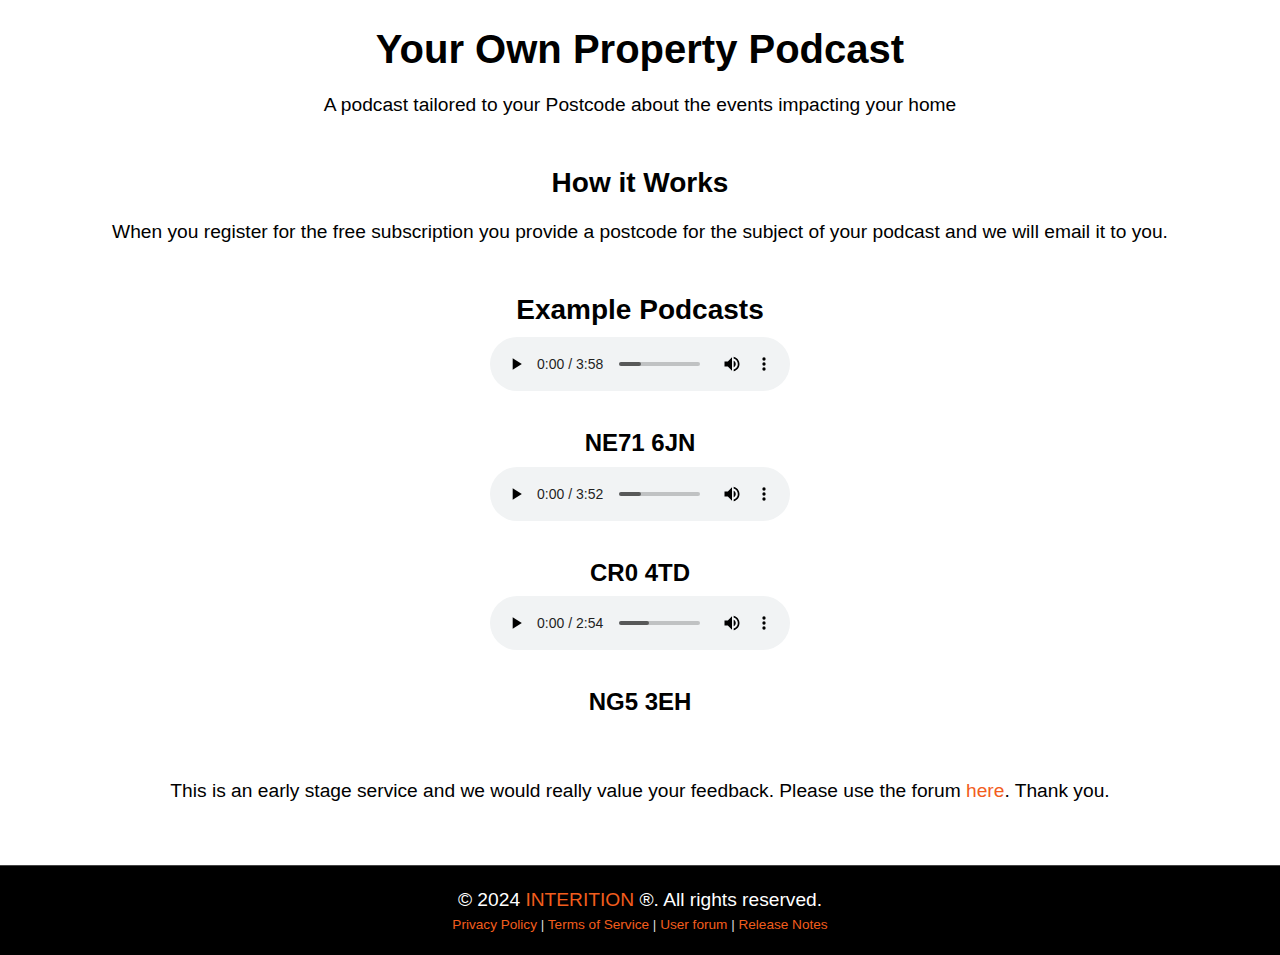
==== index-live.html @ 25be2125 "created live and test versions of index.html" ====
<!DOCTYPE html>
<html lang="en">

<head>
    <meta charset="UTF-8">
    <meta name="viewport" content="width=device-width, initial-scale=1.0">
    <title>Your Own Property Podcast</title>
    <link href="./style.css" rel="stylesheet" type="text/css">
    <!-- Stripe script should be loaded here or at the end of body -->
    <script async src="https://js.stripe.com/v3/pricing-table.js"></script>
</head>

<body>
    <div>
        <h1>Your Own Property Podcast</h1>
        <p>A podcast tailored to your Postcode about the events impacting your home</p>
    </div>
    <div>
        <h3>How it Works</h3>
        <p>When you register for the free subscription you provide a postcode
            for the subject of your podcast and we will email it to you.</p>
    </div>

    <!-- Example Audio-->
    <div>
        <h3>Example Podcasts</h3>

        <!-- First Audio Item -->
        <div>
            <audio id="audio1" src="audio/NE716JN.mp3" controls></audio>
            <div>
                <h4>NE71 6JN</h4>
            </div>
        </div>

        <!-- Second Audio Item -->
        <div>
            <audio id="audio2" src="audio/CR04TD.mp3" controls></audio>
            <div>
                <h4>CR0 4TD</h4>
            </div>
        </div>

        <!-- Third Audio Item -->
        <div>
            <audio id="audio3" src="audio/NG53EH.mp3" controls></audio>
            <div>
                <h4>NG5 3EH</h4>
            </div>
        </div>
    </div>

    <!-- Stripe Pricing Table Section -->
    <div class="pricing-container">
        <stripe-pricing-table pricing-table-id="prctbl_1Q8h1lRrKVf6n1SAGrs5T0td"
            publishable-key="pk_live_51Q5RHGRrKVf6n1SAwMh7PJ9YQzYhzE0FtYFV3mQ1Zjnd3gmUkf9wwMQ0qD88OKXcVC8zhFxIrxbkJivcJV5lqlOV00duzGYPwa">
        </stripe-pricing-table>
    </div>
    <div>
        <p>This is an early stage service and we would
            really value your feedback. Please use the forum <a href="https://groups.google.com/g/thatsproperty-podcast"
                class="footer-link">here</a>. Thank you. </p>
    </div>

    <footer class="site-footer">
        <p>&copy; 2024 <a href="https://interition.ai/" class="footer-link">INTERITION</a> &reg;. All rights reserved.
        </p>
        <p class="footer-secondary-links">
            <a href="/privacy.html" class="footer-link">Privacy Policy</a> |
            <a href="/terms.html" class="footer-link">Terms of Service</a> |
            <a href="https://groups.google.com/g/thatsproperty-podcast" class="footer-link">User forum</a> |
            <a href="/release_notes.html" class="footer-link">Release Notes</a> 
            
        </p>
    </footer>


</body>

</html>
---- style.css ----
/* Updated Splash Screen Style with white background and black text */
body {
    margin: 0;
    padding: 0;
    display: flex;
    justify-content: center;
    align-items: center;
    flex-direction: column;
    min-height: 100vh;
    background-color: #ffffff;
    /* White background */
    color: #000000;
    /* Black text */
    font-family: 'Segoe UI', Tahoma, Geneva, Verdana, sans-serif;
    font-size: 1.5rem;
    text-align: center;
}

h1 {
    font-weight: 700;
    font-size: 2.5rem;
    margin-bottom: 1rem;
}

h2 {
    font-weight: 700;
    font-size: 2rem;
    margin-bottom: 0.8rem;
}

h3 {
    font-weight: 700;
    font-size: 1.75rem;
    margin-bottom: 0.7rem;
}

h4 {
    font-weight: 700;
    font-size: 1.5rem;
    margin-bottom: 0.6rem;
}

p {
    font-size: 1.2rem;
    line-height: 1.5;
}

a {
    color: #1DA1F2;
    /* Blue link color */
    text-decoration: none;
}

a:hover {
    text-decoration: underline;
}

.pricing-container {
    width: 100%;
    display: block;
    margin-top: 2rem;
}

/* Footer Styles */
.site-footer {
    background-color: #000000;
    /* Black background */
    color: #ffffff;
    /* White text */
    padding: 20px;
    text-align: center;
    margin-top: 40px;
    width: 100vw;
    /* Full viewport width */
    position: relative;
    left: 0;
    right: 0;
    bottom: 0;
    border-top: 1px solid #444;
    /* Dark gray border */
    font-size: 1rem;
}

.site-footer p {
    margin: 0;
}

.footer-secondary-links {
    font-size: 0.85rem;
    color: #dddddd;
    /* Light gray for secondary text */
    margin-top: 10px;
}

.footer-link {
    color: #f25d1d;
    /* Blue link color */
    text-decoration: none;
}

.footer-link:hover {
    text-decoration: underline;
}
.release-notes-paragraph {
    font-size: 0.85rem;
    text-align: left;
    }
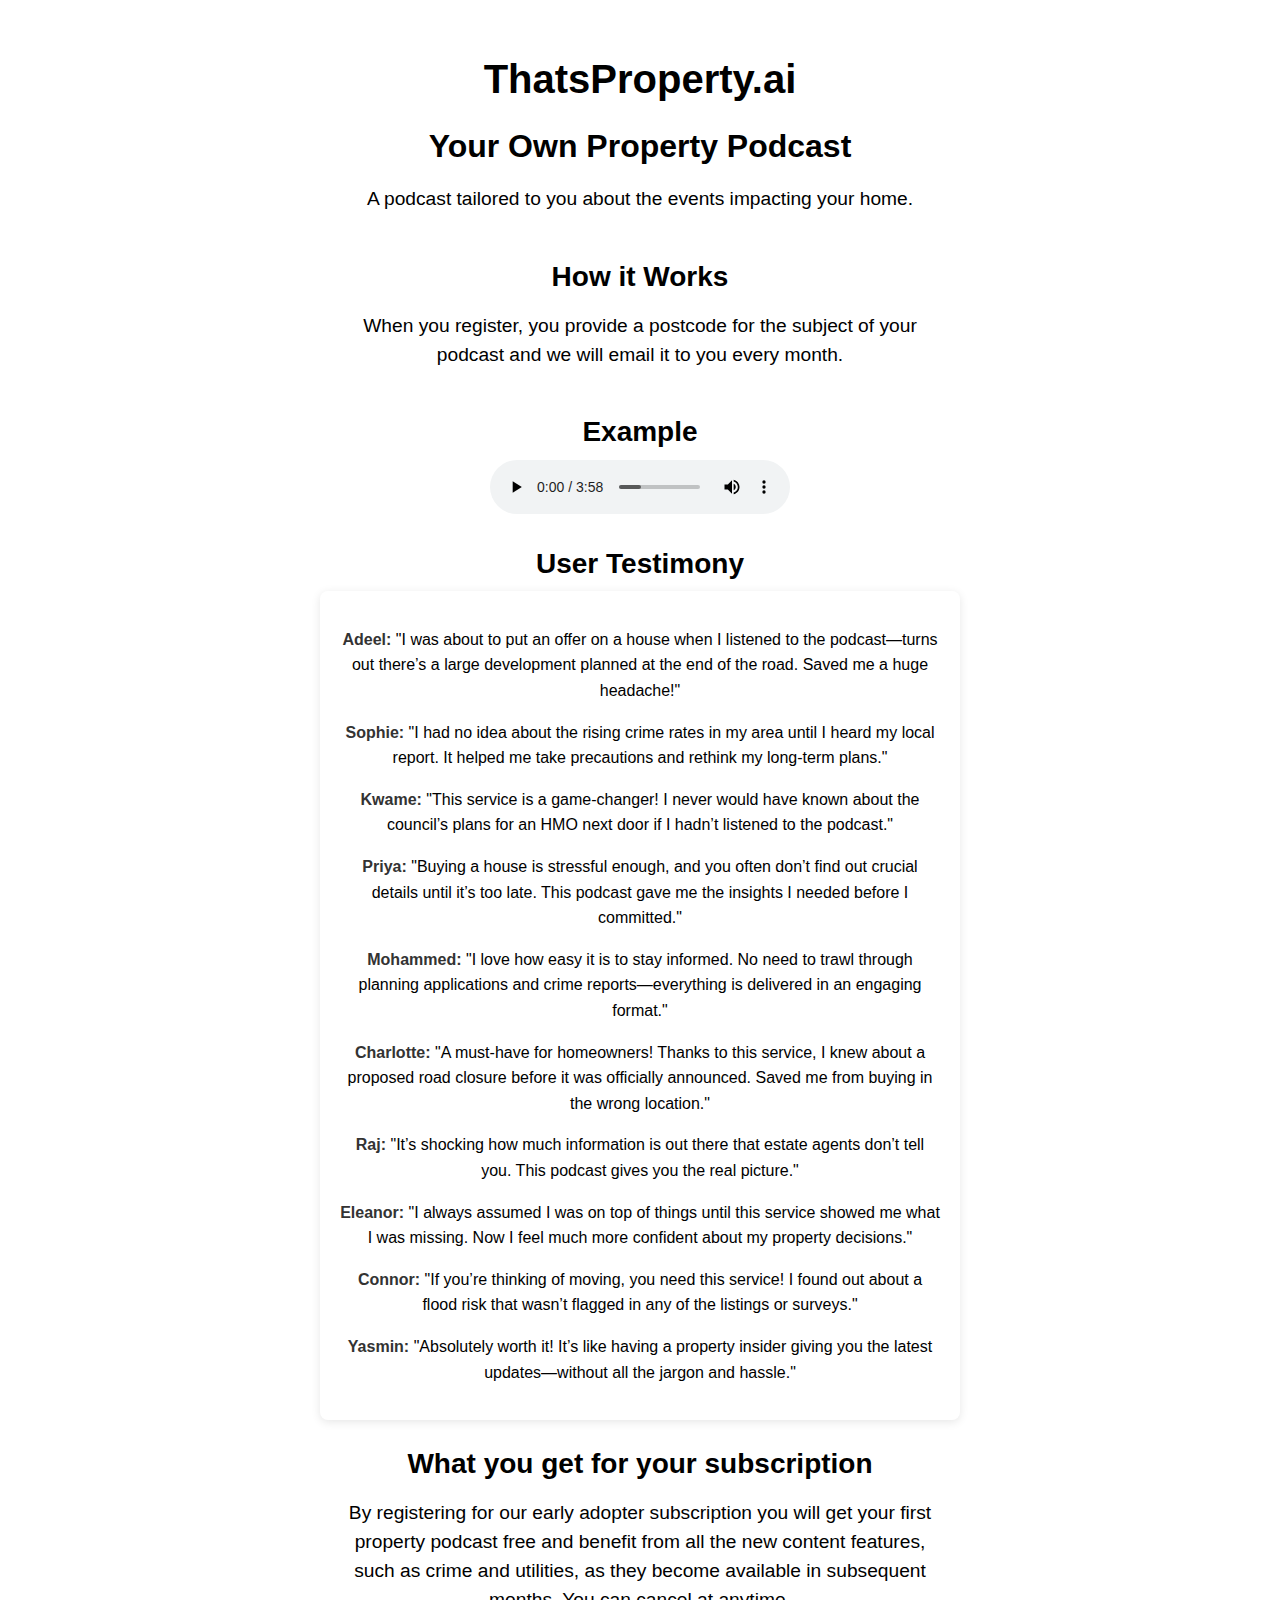
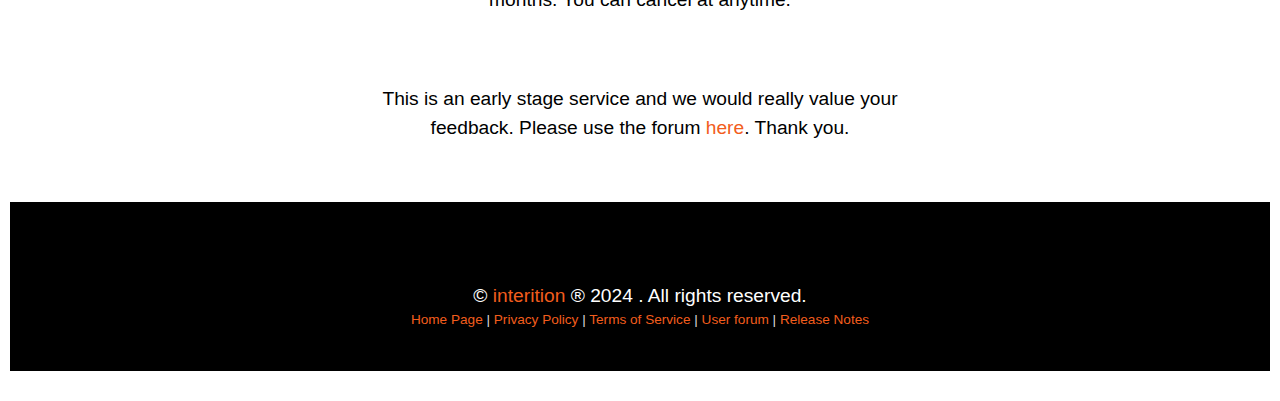
==== commit d9eb0477: "LOC-123: user testomony and style sheet improvements" ====
--- a/index-live.html
+++ b/index-live.html
@@ -12,42 +12,43 @@
 
 <body>
     <div>
-        <h1>Your Own Property Podcast</h1>
-        <p>A podcast tailored to your Postcode about the events impacting your home</p>
+        <h1>ThatsProperty.ai</h1>
+        <h2>Your Own Property Podcast</h2>
+        <p>A podcast tailored to you about the events impacting your home.</p>
     </div>
     <div>
         <h3>How it Works</h3>
-        <p>When you register for the free subscription you provide a postcode
-            for the subject of your podcast and we will email it to you.</p>
+        <p>When you register, you provide a postcode
+            for the subject of your podcast and we will email it to you every month.</p>
     </div>
-
     <!-- Example Audio-->
     <div>
-        <h3>Example Podcasts</h3>
+        <h3>Example</h3>
 
         <!-- First Audio Item -->
         <div>
             <audio id="audio1" src="audio/NE716JN.mp3" controls></audio>
-            <div>
-                <h4>NE71 6JN</h4>
-            </div>
         </div>
+    </div>
+    <div>
+        <h3>User Testimony</h3>
+        <div  class="testimonials">
+            <p><strong>Adeel:</strong> "I was about to put an offer on a house when I listened to the podcast—turns out there’s a large development planned at the end of the road. Saved me a huge headache!"</p>
+            <p><strong>Sophie:</strong> "I had no idea about the rising crime rates in my area until I heard my local report. It helped me take precautions and rethink my long-term plans."</p>
+            <p><strong>Kwame:</strong> "This service is a game-changer! I never would have known about the council’s plans for an HMO next door if I hadn’t listened to the podcast."</p>
+            <p><strong>Priya:</strong> "Buying a house is stressful enough, and you often don’t find out crucial details until it’s too late. This podcast gave me the insights I needed before I committed."</p>
+            <p><strong>Mohammed:</strong> "I love how easy it is to stay informed. No need to trawl through planning applications and crime reports—everything is delivered in an engaging format."</p>
+            <p><strong>Charlotte:</strong> "A must-have for homeowners! Thanks to this service, I knew about a proposed road closure before it was officially announced. Saved me from buying in the wrong location."</p>
+            <p><strong>Raj:</strong> "It’s shocking how much information is out there that estate agents don’t tell you. This podcast gives you the real picture."</p>
+            <p><strong>Eleanor:</strong> "I always assumed I was on top of things until this service showed me what I was missing. Now I feel much more confident about my property decisions."</p>
+            <p><strong>Connor:</strong> "If you’re thinking of moving, you need this service! I found out about a flood risk that wasn’t flagged in any of the listings or surveys."</p>
+            <p><strong>Yasmin:</strong> "Absolutely worth it! It’s like having a property insider giving you the latest updates—without all the jargon and hassle."</p>
+        </div>
+    </div>
 
-        <!-- Second Audio Item -->
-        <div>
-            <audio id="audio2" src="audio/CR04TD.mp3" controls></audio>
-            <div>
-                <h4>CR0 4TD</h4>
-            </div>
-        </div>
-
-        <!-- Third Audio Item -->
-        <div>
-            <audio id="audio3" src="audio/NG53EH.mp3" controls></audio>
-            <div>
-                <h4>NG5 3EH</h4>
-            </div>
-        </div>
+    <div>
+        <h3>What you get for your subscription</h3>
+        <p>By registering for our early adopter subscription you will get your first property podcast free and benefit from all the new content features, such as crime and utilities, as they become available in subsequent months. You can cancel at anytime.</p>
     </div>
 
     <!-- Stripe Pricing Table Section -->
@@ -62,18 +63,12 @@
                 class="footer-link">here</a>. Thank you. </p>
     </div>
 
-    <footer class="site-footer">
-        <p>&copy; 2024 <a href="https://interition.ai/" class="footer-link">INTERITION</a> &reg;. All rights reserved.
-        </p>
-        <p class="footer-secondary-links">
-            <a href="/privacy.html" class="footer-link">Privacy Policy</a> |
-            <a href="/terms.html" class="footer-link">Terms of Service</a> |
-            <a href="https://groups.google.com/g/thatsproperty-podcast" class="footer-link">User forum</a> |
-            <a href="/release_notes.html" class="footer-link">Release Notes</a> 
-            
-        </p>
-    </footer>
-
+    <div id="footer"  class="site-footer"></div>
+    <script>
+        fetch('footer.html')
+            .then(response => response.text())
+            .then(data => document.getElementById('footer').innerHTML = data);
+    </script>
 
 </body>
 
--- a/style.css
+++ b/style.css
@@ -1,7 +1,7 @@
 /* Updated Splash Screen Style with white background and black text */
 body {
     margin: 0;
-    padding: 0;
+    padding: 30px;
     display: flex;
     justify-content: center;
     align-items: center;
@@ -41,6 +41,7 @@
 }
 
 p {
+    max-width: 600px;
     font-size: 1.2rem;
     line-height: 1.5;
 }
@@ -64,21 +65,15 @@
 /* Footer Styles */
 .site-footer {
     background-color: #000000;
-    /* Black background */
     color: #ffffff;
-    /* White text */
     padding: 20px;
-    text-align: center;
+    width: 100%;
     margin-top: 40px;
-    width: 100vw;
-    /* Full viewport width */
-    position: relative;
-    left: 0;
-    right: 0;
-    bottom: 0;
-    border-top: 1px solid #444;
-    /* Dark gray border */
     font-size: 1rem;
+    display: flex;
+    justify-content: center; /* Ensures content is centered */
+    align-items: center;
+    flex-direction: column;
 }
 
 .site-footer p {
@@ -101,7 +96,59 @@
 .footer-link:hover {
     text-decoration: underline;
 }
-.release-notes-paragraph {
-    font-size: 0.85rem;
-    text-align: left;
-    }+
+table {
+    width: 100%; /* Full width of the container */
+    border-collapse: collapse; /* Removes space between borders */
+    margin: 20px 0; /* Adds margin around the table */
+}
+
+th, td {
+    padding: 12px; /* Adds padding to table cells */
+    text-align: center; /* Centers text in both headings and data cells */
+    border: 1px solid #b0adad; /* Adds black borders around cells */
+}
+
+th {
+    background-color: #000000; /* Black background for the header */
+    color: #ffffff; /* White text color for the headings */
+    text-transform: uppercase; /* Capitalizes the header text */
+}
+
+td {
+    background-color: #ffffff; /* White background for data cells */
+    color: #000000; /* Black text color for data cells */
+}
+
+table tr:nth-child(even) td {
+    background-color: #f2f2f2; /* Light grey background for even rows */
+}
+  
+
+div.testimonials {
+    max-width: 600px;
+    /* Limits the width to prevent excessive stretching */
+    margin: 0 auto;
+    /* Centers the container */
+    padding: 20px;
+    /* Light background for readability */
+    border-radius: 8px;
+    /* Slightly rounded corners */
+    box-shadow: 0 2px 10px rgba(0, 0, 0, 0.1);
+    /* Subtle shadow for depth */
+}
+
+div.testimonials p {
+    font-size: 16px;
+    /* Readable font size */
+    line-height: 1.6;
+    /* Improves readability */
+    margin-bottom: 15px;
+    /* Space between testimonials */
+}
+
+div.testimonials strong {
+    color: #333;
+    /* Darker text for names */
+    font-weight: bold;
+}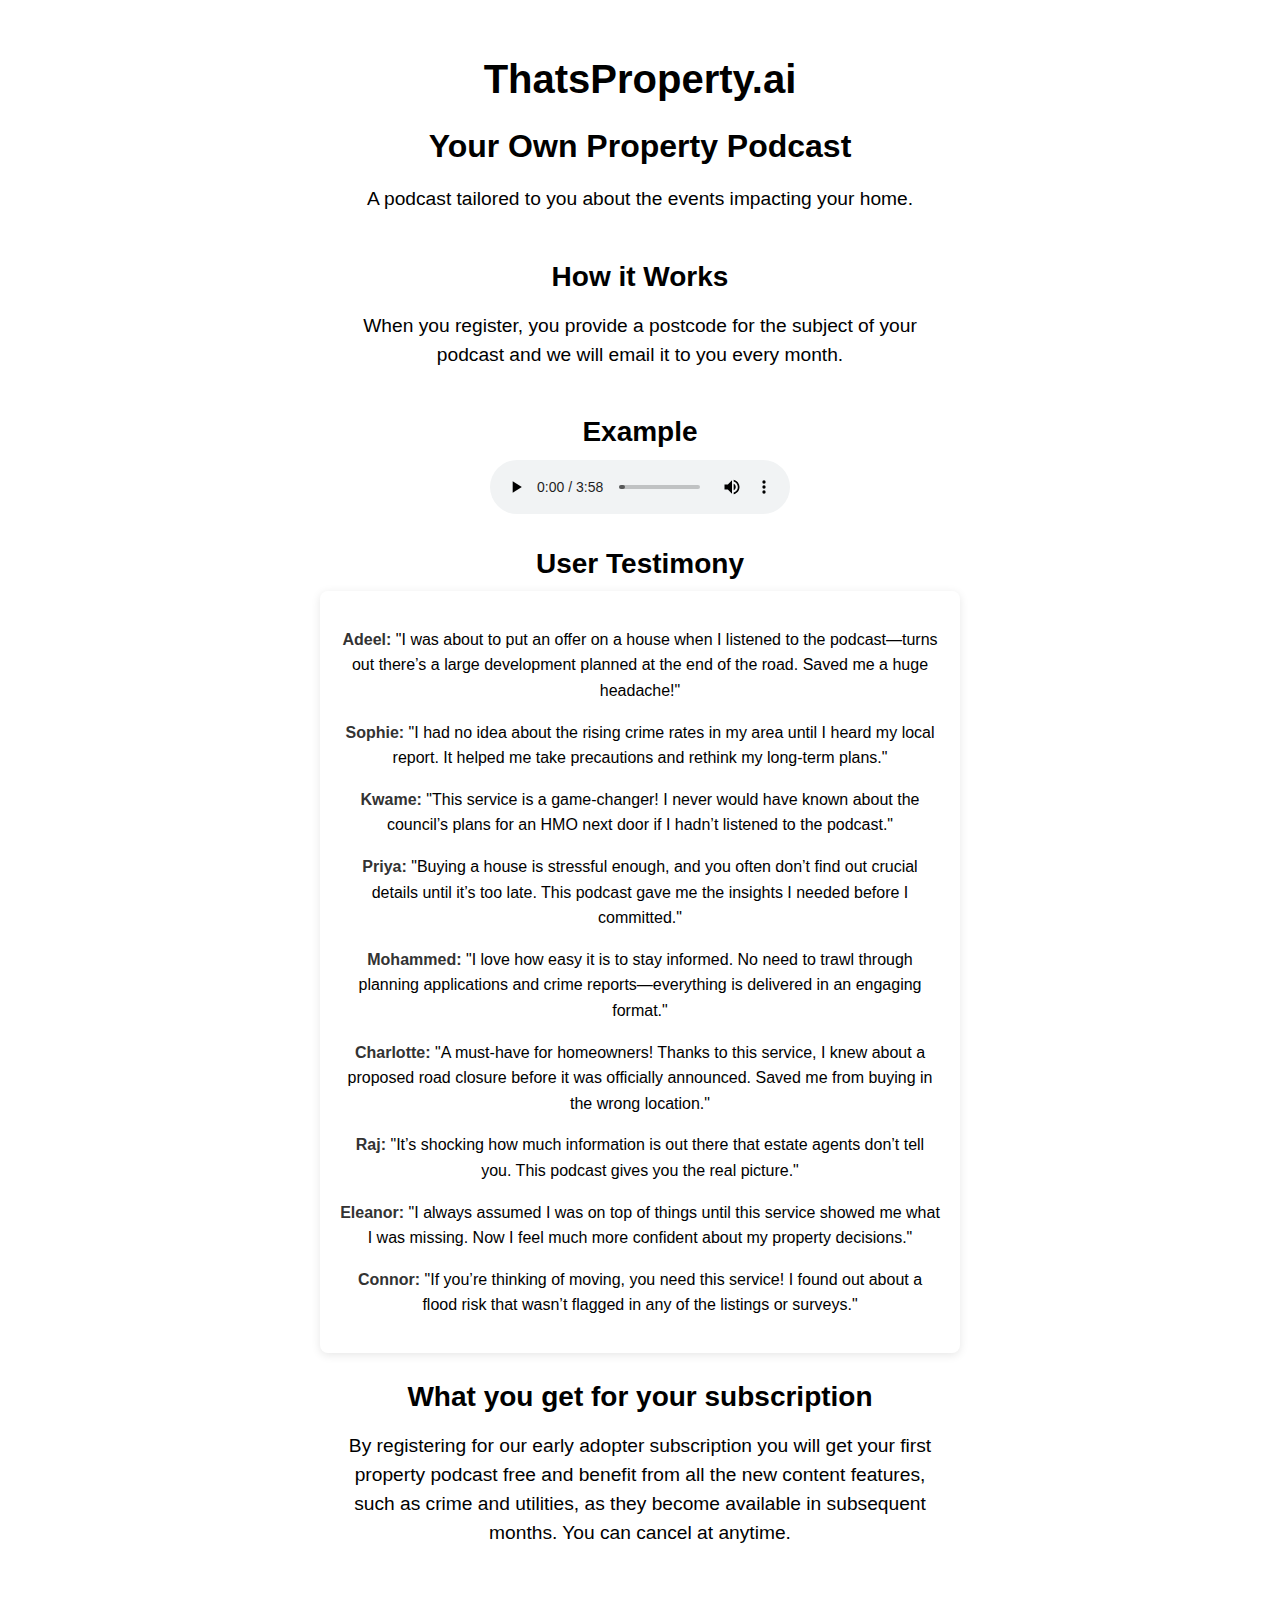
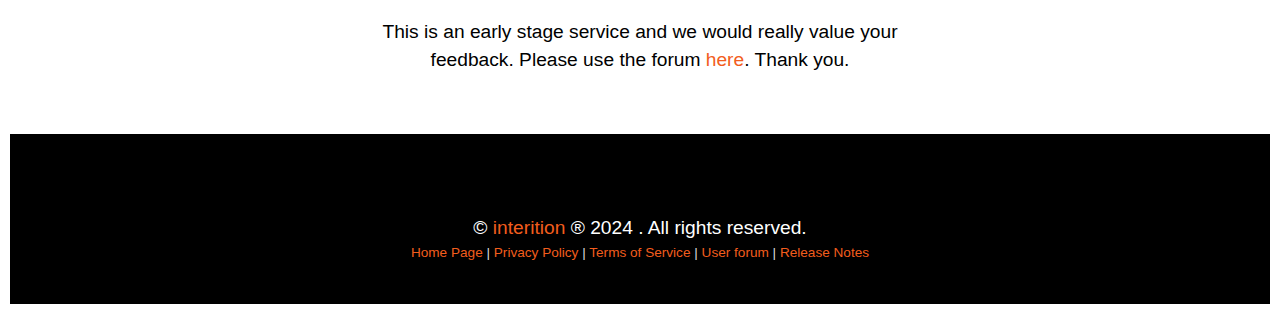
==== commit 5163cfba: "Removed Yasmin testimony because its not quite what the service is and we have enough" ====
--- a/index-live.html
+++ b/index-live.html
@@ -42,7 +42,6 @@
             <p><strong>Raj:</strong> "It’s shocking how much information is out there that estate agents don’t tell you. This podcast gives you the real picture."</p>
             <p><strong>Eleanor:</strong> "I always assumed I was on top of things until this service showed me what I was missing. Now I feel much more confident about my property decisions."</p>
             <p><strong>Connor:</strong> "If you’re thinking of moving, you need this service! I found out about a flood risk that wasn’t flagged in any of the listings or surveys."</p>
-            <p><strong>Yasmin:</strong> "Absolutely worth it! It’s like having a property insider giving you the latest updates—without all the jargon and hassle."</p>
         </div>
     </div>
 
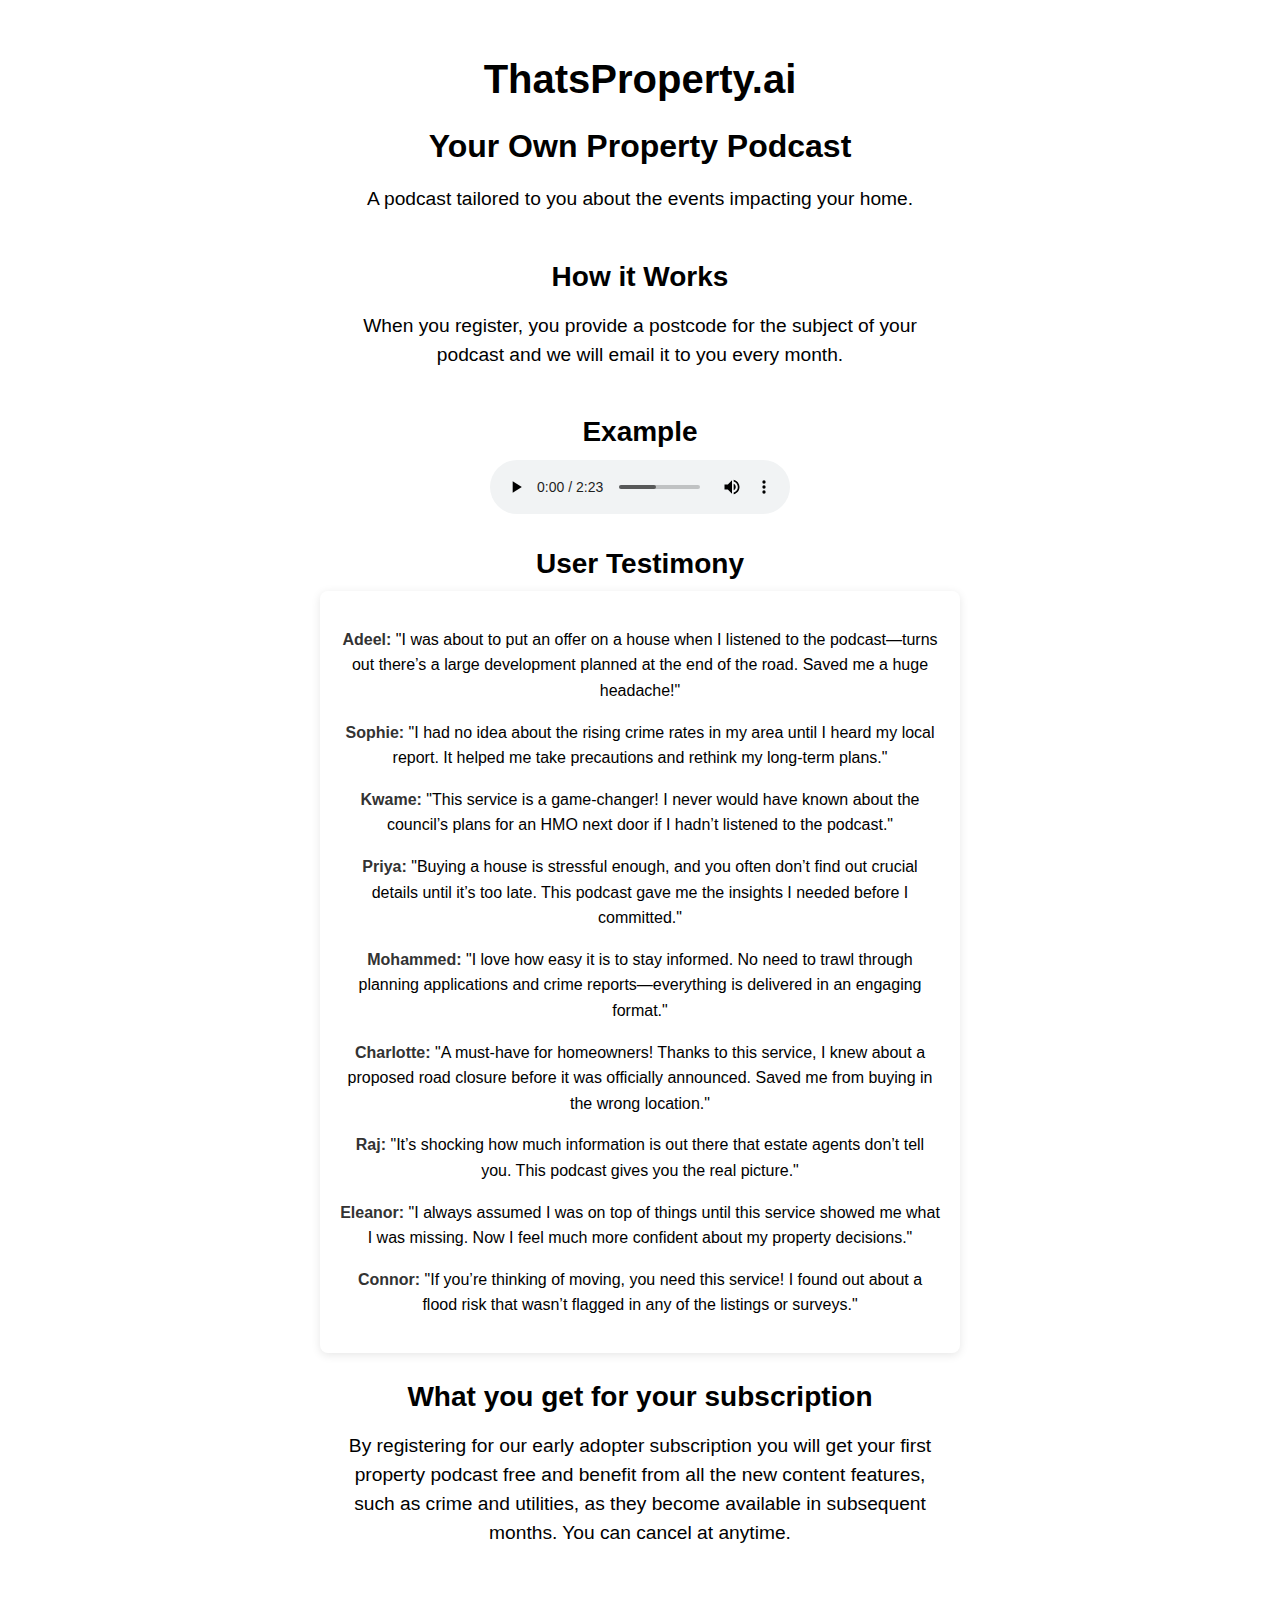
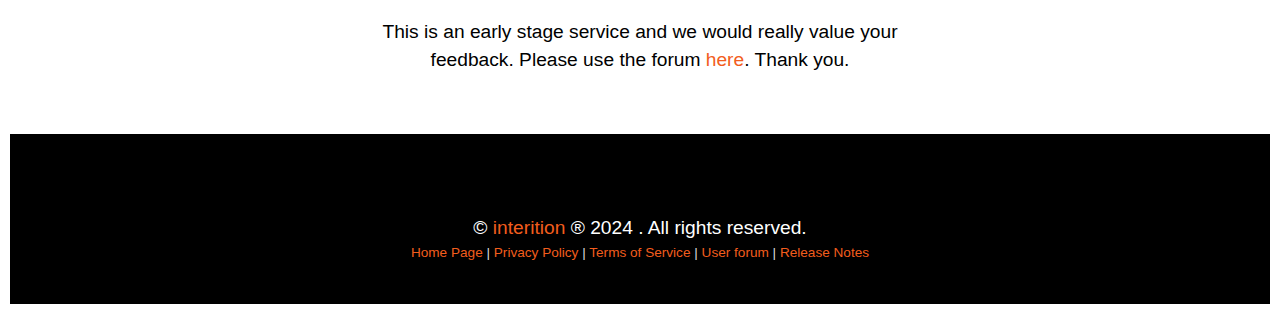
==== commit 874d1e77: "LOC-192: example podcast updated" ====
--- a/index-live.html
+++ b/index-live.html
@@ -27,7 +27,7 @@
 
         <!-- First Audio Item -->
         <div>
-            <audio id="audio1" src="audio/NE716JN.mp3" controls></audio>
+            <audio id="audio1" src="audio/example01.mp3" controls></audio>
         </div>
     </div>
     <div>
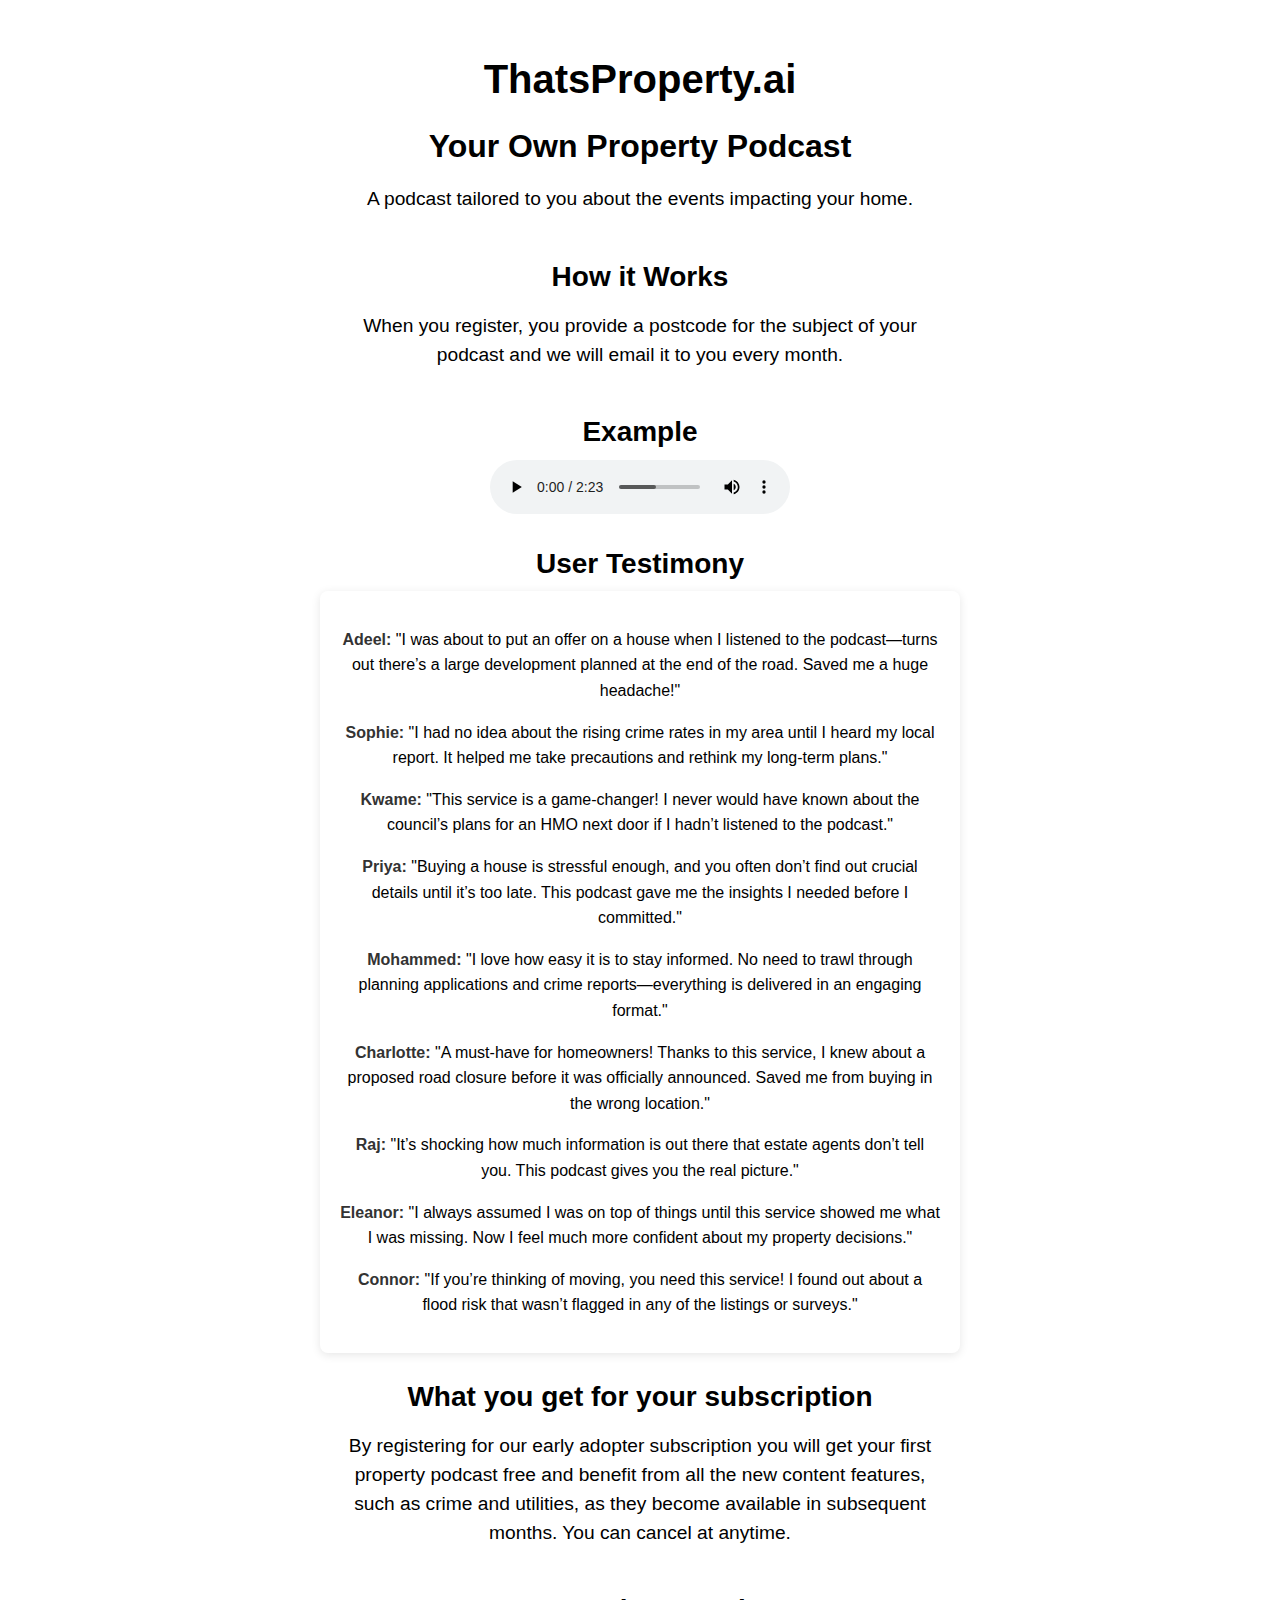
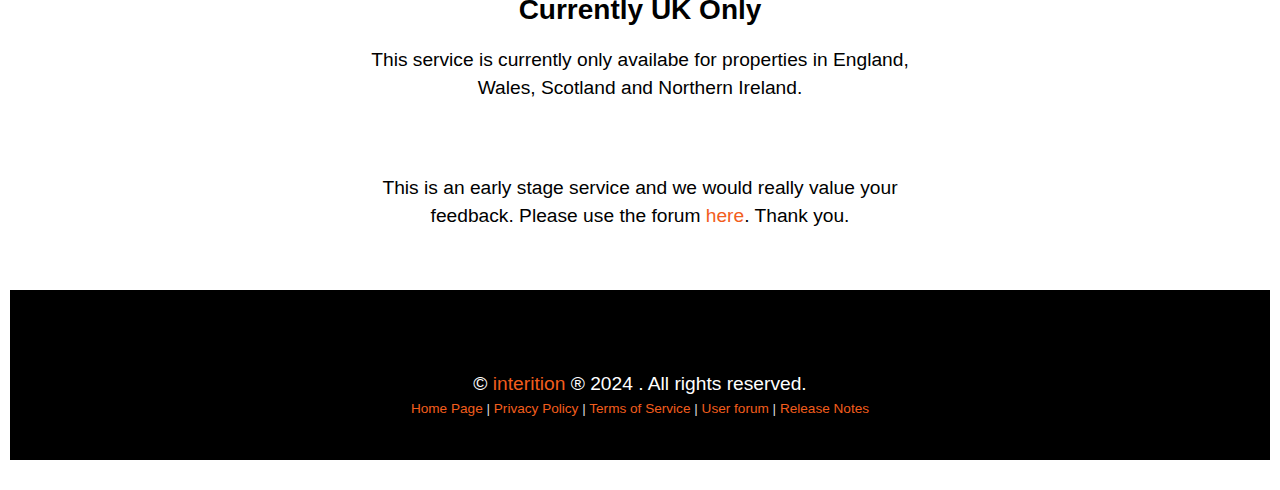
==== commit b4b98a80: "LOC167: Reapplied lost changes." ====
--- a/index-live.html
+++ b/index-live.html
@@ -50,6 +50,11 @@
         <p>By registering for our early adopter subscription you will get your first property podcast free and benefit from all the new content features, such as crime and utilities, as they become available in subsequent months. You can cancel at anytime.</p>
     </div>
 
+    <div>
+        <h3>Currently UK Only</h3>
+        <p>This service is currently only availabe for properties in England, Wales, Scotland and Northern Ireland.</p>
+    </div>
+
     <!-- Stripe Pricing Table Section -->
     <div class="pricing-container">
         <stripe-pricing-table pricing-table-id="prctbl_1Q8h1lRrKVf6n1SAGrs5T0td"
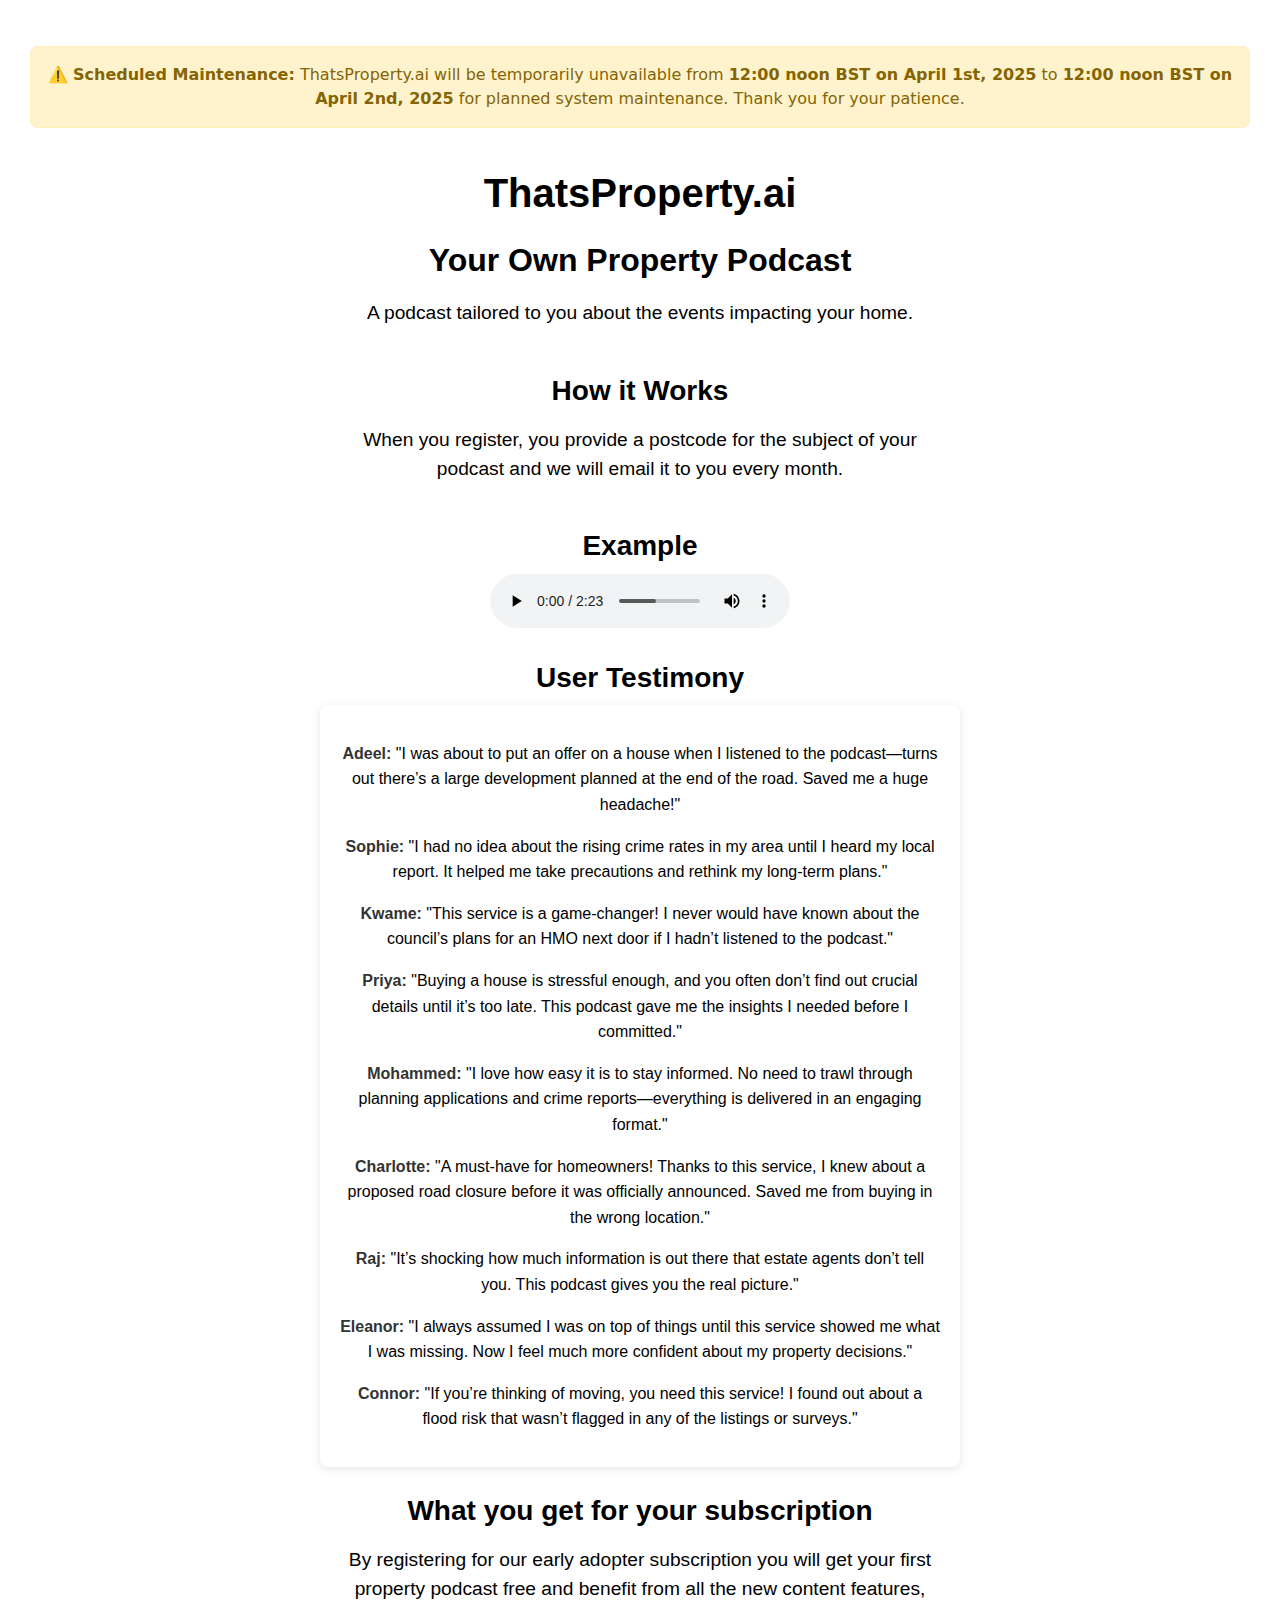
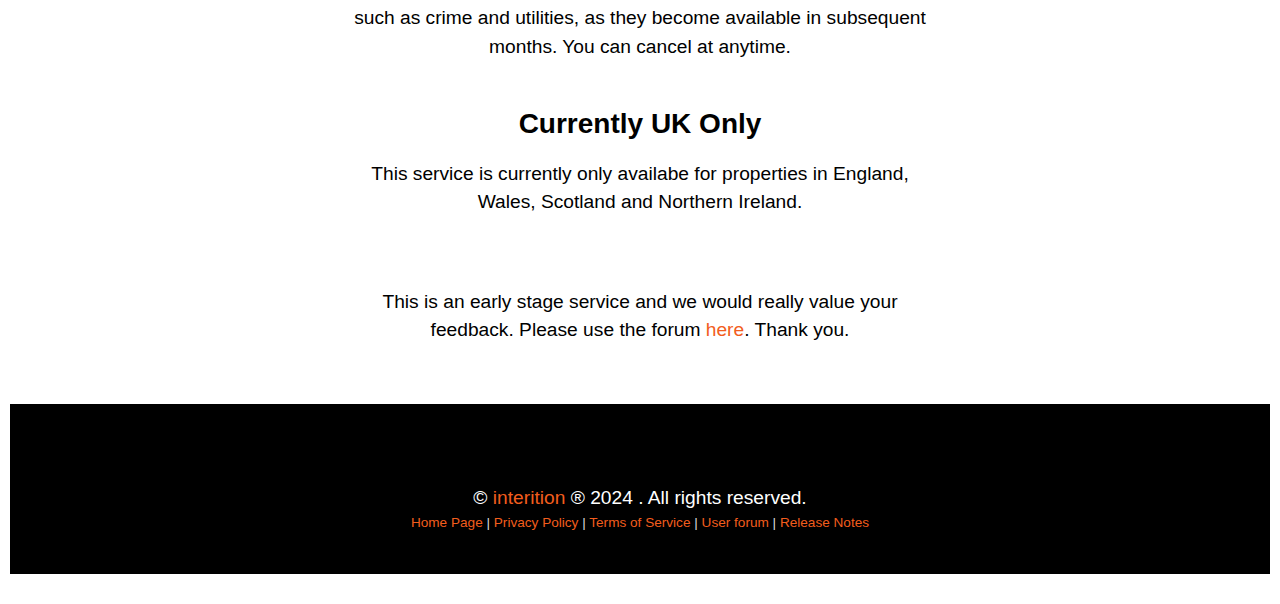
==== commit e117e5dd: "LOC-218: Notice support" ====
--- a/index-live.html
+++ b/index-live.html
@@ -11,6 +11,26 @@
 </head>
 
 <body>
+    <div id="notice-container"></div>
+
+    <script>
+    fetch('notice.html')
+        .then(response => {
+        if (response.ok) {
+            return response.text();
+        } else {
+            return null; // Silently skip if file not found
+        }
+        })
+        .then(html => {
+        if (html) {
+            document.getElementById('notice-container').innerHTML = html;
+        }
+        })
+        .catch(() => {
+        // Suppress all errors silently
+        });
+    </script>
     <div>
         <h1>ThatsProperty.ai</h1>
         <h2>Your Own Property Podcast</h2>
